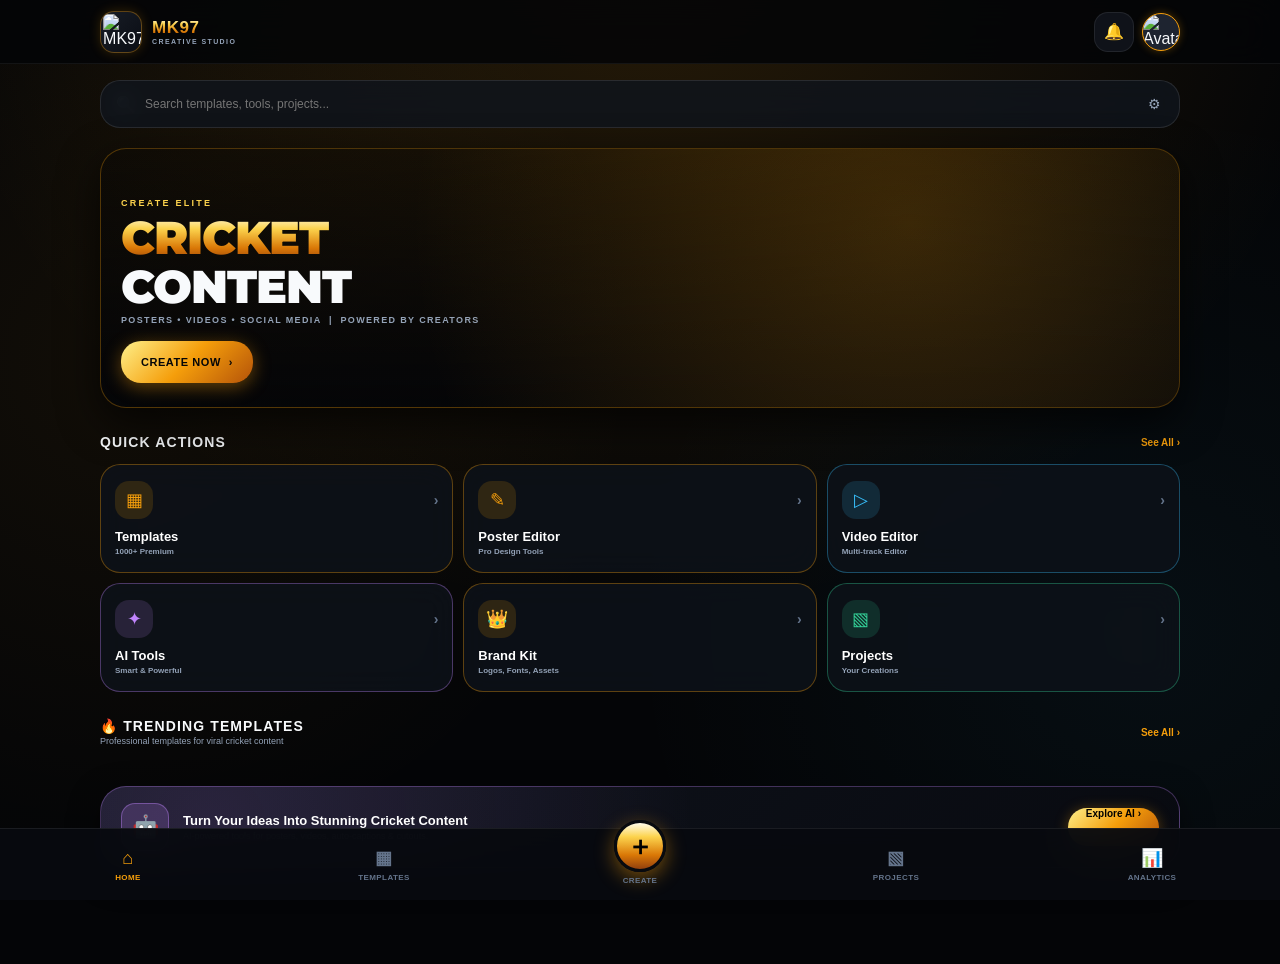
==== index.html @ 9143e9dd "feat: complete luxury CapCut-level creator suite matching reference layouts (ai-tools, poster-editor" ====
<!doctype html>
<html lang="en">
<head>
  <meta charset="utf-8">
  <meta name="viewport" content="width=device-width,initial-scale=1,viewport-fit=cover">
  <meta name="theme-color" content="#040507">
  <meta name="mk97-build" content="26.0">
  <title>MK97 Creative Studio — Elite Cricket Content</title>
  <link rel="preconnect" href="https://fonts.googleapis.com">
  <link rel="preconnect" href="https://fonts.gstatic.com" crossorigin>
  <link href="https://fonts.googleapis.com/css2?family=Anton&family=Bebas+Neue&family=Cinzel:wght@700;900&family=DM+Sans:wght@500;700;800&family=Inter:wght@400;600;700;800&family=Montserrat:wght@700;800;900&family=Playfair+Display:ital,wght@1,700&display=swap" rel="stylesheet">
  <link rel="stylesheet" href="app.css?v=26">
</head>
<body data-nav="home">
  <div class="page">
    <!-- GOLD LUXURY TOPBAR -->
    <header class="topbar">
      <a class="brand" href="index.html">
        <span class="brand-logo"><img src="assets/MK97.png" alt="MK97"></span>
        <span class="brand-copy">
          <b>MK97</b>
          <small>CREATIVE STUDIO</small>
        </span>
      </a>

      <div class="top-actions">
        <button class="icon-btn" title="Notifications" aria-label="Notifications">🔔</button>
        <div class="avatar-btn" title="Creator Profile">
          <img src="assets/stadium-intro.png" alt="Avatar">
        </div>
      </div>
    </header>

    <main class="shell main">
      <!-- SEARCH BAR -->
      <div class="search-bar-wrap">
        <span class="search-icon">🔍</span>
        <input type="text" id="globalSearchInput" placeholder="Search templates, tools, projects..." autocomplete="off">
        <button class="filter-icon-btn" title="Filter Tools">⚙</button>
      </div>

      <!-- HERO CRICKET BANNER (MATCHES IMAGE 1) -->
      <section class="hero-cricket">
        <div class="hero-eyebrow">CREATE ELITE</div>
        <h1 class="hero-title">
          <span>CRICKET</span>
          CONTENT
        </h1>
        <div class="hero-meta">POSTERS • VIDEOS • SOCIAL MEDIA &nbsp;|&nbsp; POWERED BY CREATORS</div>
        <a class="gold-cta-btn" href="video-editor.html">
          CREATE NOW <span>›</span>
        </a>
      </section>

      <!-- QUICK ACTIONS SECTION (MATCHES IMAGE 1) -->
      <div class="section-title-row">
        <h3>Quick Actions</h3>
        <a href="templates.html">See All ›</a>
      </div>

      <div class="quick-actions-grid">
        <!-- 1. Templates -->
        <a class="qa-card gold-card" href="templates.html">
          <div class="qa-header">
            <div class="qa-icon">▦</div>
            <span class="qa-arrow">›</span>
          </div>
          <div>
            <h4 class="qa-title">Templates</h4>
            <p class="qa-sub">1000+ Premium</p>
          </div>
        </a>

        <!-- 2. Poster Editor -->
        <a class="qa-card gold-card" href="poster-editor.html">
          <div class="qa-header">
            <div class="qa-icon">✎</div>
            <span class="qa-arrow">›</span>
          </div>
          <div>
            <h4 class="qa-title">Poster Editor</h4>
            <p class="qa-sub">Pro Design Tools</p>
          </div>
        </a>

        <!-- 3. Video Editor (Cyan Glow) -->
        <a class="qa-card blue-card" href="video-editor.html">
          <div class="qa-header">
            <div class="qa-icon">▷</div>
            <span class="qa-arrow">›</span>
          </div>
          <div>
            <h4 class="qa-title">Video Editor</h4>
            <p class="qa-sub">Multi-track Editor</p>
          </div>
        </a>

        <!-- 4. AI Tools (Purple Glow) -->
        <a class="qa-card purple-card" href="ai-tools.html">
          <div class="qa-header">
            <div class="qa-icon">✦</div>
            <span class="qa-arrow">›</span>
          </div>
          <div>
            <h4 class="qa-title">AI Tools</h4>
            <p class="qa-sub">Smart & Powerful</p>
          </div>
        </a>

        <!-- 5. Brand Kit -->
        <a class="qa-card gold-card" href="brand.html">
          <div class="qa-header">
            <div class="qa-icon">👑</div>
            <span class="qa-arrow">›</span>
          </div>
          <div>
            <h4 class="qa-title">Brand Kit</h4>
            <p class="qa-sub">Logos, Fonts, Assets</p>
          </div>
        </a>

        <!-- 6. Projects (Green Glow) -->
        <a class="qa-card green-card" href="projects.html">
          <div class="qa-header">
            <div class="qa-icon">▧</div>
            <span class="qa-arrow">›</span>
          </div>
          <div>
            <h4 class="qa-title">Projects</h4>
            <p class="qa-sub">Your Creations</p>
          </div>
        </a>
      </div>

      <!-- TRENDING TEMPLATES SECTION (MATCHES IMAGE 1) -->
      <div class="section-title-row">
        <div>
          <h3>🔥 Trending Templates</h3>
          <p style="margin:2px 0 0;font-size:9px;color:var(--text-muted)">Professional templates for viral cricket content</p>
        </div>
        <a href="templates.html">See All ›</a>
      </div>
      <div class="trending-grid" id="trendingTemplates"></div>

      <!-- AI BANNER (MATCHES IMAGE 1) -->
      <section class="ai-banner-card">
        <div class="ai-banner-left">
          <div class="ai-chip-icon">🤖</div>
          <div class="ai-banner-copy">
            <h4>Turn Your Ideas Into Stunning Cricket Content</h4>
            <p>AI-powered tools for posters, videos, auto-captions & cutouts.</p>
          </div>
        </div>
        <a class="ai-explore-btn" href="ai-tools.html">Explore AI ›</a>
      </section>
    </main>

    <!-- BOTTOM NAVIGATION (MATCHES IMAGE 1) -->
    <div data-bottomnav></div>
  </div>

  <script src="templates-data.js?v=26"></script>
  <script src="app.js?v=26"></script>
  <script>
    if ("serviceWorker" in navigator) {
      navigator.serviceWorker.register("./sw.js", { updateViaCache: "none" }).catch(() => {});
    }
  </script>
</body>
</html>
---- app.css ----
/* ========================================================
   MK97 CREATIVE STUDIO — ELITE CRICKET CREATOR DESIGN SYSTEM
   Gold Metallic Luxury Theme inspired by Mobile Pro & CapCut
======================================================== */

:root {
  --bg-core: #040507;
  --bg-card: rgba(14, 18, 25, 0.82);
  --bg-card-hover: rgba(22, 28, 38, 0.95);
  --border-card: rgba(255, 255, 255, 0.08);
  --border-gold: rgba(245, 158, 11, 0.35);
  --border-gold-glow: rgba(245, 158, 11, 0.7);

  --gold-primary: #f59e0b;
  --gold-light: #fef3c7;
  --gold-mid: #fcd34d;
  --gold-dark: #b45309;
  --gold-gradient: linear-gradient(135deg, #fef08a 0%, #f59e0b 50%, #b45309 100%);
  --gold-metallic: linear-gradient(180deg, #fffbeb 0%, #fcd34d 30%, #d97706 70%, #92400e 100%);

  --text-main: #f8fafc;
  --text-muted: #94a3b8;
  --text-dark: #050608;

  --color-blue: #38bdf8;
  --color-purple: #c084fc;
  --color-green: #34d399;
  --color-orange: #fb923c;

  --radius-sm: 8px;
  --radius-md: 14px;
  --radius-lg: 20px;
  --radius-xl: 26px;

  --shadow-gold: 0 4px 20px rgba(245, 158, 11, 0.25);
  --shadow-card: 0 10px 30px rgba(0, 0, 0, 0.6);
}

* {
  box-sizing: border-box;
}

html {
  background: var(--bg-core);
  color-scheme: dark;
}

body {
  margin: 0;
  min-height: 100vh;
  color: var(--text-main);
  font-family: -apple-system, BlinkMacSystemFont, "Segoe UI", Roboto, Helvetica, Arial, sans-serif;
  background: 
    radial-gradient(circle at 50% -10%, rgba(245, 158, 11, 0.15) 0%, transparent 60%),
    radial-gradient(circle at 10% 40%, rgba(245, 158, 11, 0.06) 0%, transparent 40%),
    radial-gradient(circle at 90% 70%, rgba(56, 189, 248, 0.05) 0%, transparent 40%),
    #040507;
  background-attachment: fixed;
  -webkit-font-smoothing: antialiased;
}

a {
  color: inherit;
  text-decoration: none;
}

button, input, select, textarea {
  font: inherit;
  color: inherit;
}

button {
  cursor: pointer;
}

img {
  max-width: 100%;
  display: block;
}

.hidden {
  display: none !important;
}

.page {
  min-height: 100vh;
  padding-bottom: 96px;
}

.shell {
  width: min(1080px, calc(100% - 24px));
  margin: auto;
}

/* ========================================================
   TOPBAR
======================================================== */
.topbar {
  position: sticky;
  top: 0;
  z-index: 100;
  height: 64px;
  padding: 0 max(16px, calc((100vw - 1080px) / 2));
  display: flex;
  align-items: center;
  justify-content: space-between;
  gap: 12px;
  background: rgba(4, 5, 7, 0.88);
  backdrop-filter: blur(20px);
  border-bottom: 1px solid rgba(255, 255, 255, 0.06);
}

.brand {
  display: flex;
  align-items: center;
  gap: 10px;
}

.brand-logo {
  width: 42px;
  height: 42px;
  border-radius: var(--radius-md);
  overflow: hidden;
  display: grid;
  place-items: center;
  background: linear-gradient(135deg, #181d26, #0a0d14);
  border: 1px solid var(--border-gold);
  box-shadow: 0 0 12px rgba(245, 158, 11, 0.2);
}

.brand-logo img {
  width: 90%;
  height: 90%;
  object-fit: contain;
}

.brand-copy b {
  display: block;
  font-size: 17px;
  font-weight: 900;
  letter-spacing: 0.5px;
  background: var(--gold-metallic);
  -webkit-background-clip: text;
  -webkit-text-fill-color: transparent;
}

.brand-copy small {
  display: block;
  font-size: 7px;
  letter-spacing: 0.2em;
  color: var(--text-muted);
  font-weight: 800;
}

.top-actions {
  display: flex;
  align-items: center;
  gap: 8px;
}

.icon-btn {
  width: 40px;
  height: 40px;
  border-radius: var(--radius-md);
  background: rgba(18, 22, 30, 0.85);
  border: 1px solid var(--border-card);
  display: grid;
  place-items: center;
  font-size: 16px;
  color: #e2e8f0;
  transition: all 0.15s ease;
}

.icon-btn:hover {
  background: rgba(30, 36, 48, 0.95);
  border-color: var(--border-gold);
  color: #fff;
}

.avatar-btn {
  width: 38px;
  height: 38px;
  border-radius: 50%;
  border: 1.5px solid var(--gold-primary);
  overflow: hidden;
  display: grid;
  place-items: center;
  background: #1e2430;
  box-shadow: 0 0 8px rgba(245, 158, 11, 0.3);
}

.avatar-btn img {
  width: 100%;
  height: 100%;
  object-fit: cover;
}

/* ========================================================
   SEARCH BAR
======================================================== */
.search-bar-wrap {
  position: relative;
  margin: 16px 0 20px;
}

.search-bar-wrap input {
  width: 100%;
  height: 48px;
  border-radius: var(--radius-lg);
  background: rgba(16, 20, 28, 0.85);
  border: 1px solid rgba(255, 255, 255, 0.1);
  padding: 0 46px 0 44px;
  font-size: 12px;
  color: #fff;
  outline: 0;
  backdrop-filter: blur(12px);
  transition: all 0.2s ease;
}

.search-bar-wrap input:focus {
  border-color: var(--gold-primary);
  box-shadow: 0 0 16px rgba(245, 158, 11, 0.25);
  background: rgba(22, 28, 38, 0.95);
}

.search-icon {
  position: absolute;
  left: 16px;
  top: 50%;
  transform: translateY(-50%);
  color: #64748b;
  font-size: 16px;
  pointer-events: none;
}

.filter-icon-btn {
  position: absolute;
  right: 12px;
  top: 50%;
  transform: translateY(-50%);
  width: 28px;
  height: 28px;
  border-radius: 8px;
  background: transparent;
  border: 0;
  color: #94a3b8;
  display: grid;
  place-items: center;
  font-size: 14px;
}

/* ========================================================
   HERO BANNER (Image 1 & 2)
======================================================== */
.hero-cricket {
  position: relative;
  border-radius: var(--radius-xl);
  overflow: hidden;
  padding: 24px 20px;
  min-height: 260px;
  display: flex;
  flex-direction: column;
  justify-content: flex-end;
  background: 
    linear-gradient(180deg, rgba(0,0,0,0.2) 0%, rgba(4,5,8,0.92) 100%),
    url('assets/stadium-intro.png') center/cover no-repeat;
  border: 1px solid rgba(245, 158, 11, 0.3);
  box-shadow: 0 14px 40px rgba(0, 0, 0, 0.7);
  margin-bottom: 26px;
}

.hero-cricket:before {
  content: "";
  position: absolute;
  inset: 0;
  background: radial-gradient(circle at 75% 30%, rgba(245, 158, 11, 0.2) 0%, transparent 60%);
  pointer-events: none;
}

.hero-eyebrow {
  font-size: 9px;
  font-weight: 900;
  letter-spacing: 0.25em;
  color: var(--gold-mid);
  text-transform: uppercase;
  margin-bottom: 6px;
}

.hero-title {
  margin: 0 0 4px;
  font-size: clamp(28px, 5.5vw, 46px);
  font-weight: 900;
  line-height: 1.05;
  letter-spacing: -0.02em;
  text-transform: uppercase;
  font-family: 'Montserrat', sans-serif;
}

.hero-title span {
  display: block;
  background: var(--gold-metallic);
  -webkit-background-clip: text;
  -webkit-text-fill-color: transparent;
}

.hero-meta {
  font-size: 9px;
  font-weight: 800;
  letter-spacing: 0.15em;
  color: #94a3b8;
  text-transform: uppercase;
  margin-bottom: 16px;
}

.gold-cta-btn {
  align-self: flex-start;
  height: 42px;
  padding: 0 20px;
  border-radius: var(--radius-lg);
  background: var(--gold-gradient);
  color: #050608;
  font-size: 11px;
  font-weight: 900;
  letter-spacing: 0.05em;
  border: 0;
  display: inline-flex;
  align-items: center;
  gap: 8px;
  box-shadow: 0 4px 18px rgba(245, 158, 11, 0.4);
  transition: all 0.2s ease;
}

.gold-cta-btn:hover {
  transform: scale(1.03);
  filter: brightness(1.1);
}

/* ========================================================
   QUICK ACTIONS (2x3 or 2x4 Glowing Cards Grid - Image 1)
======================================================== */
.section-title-row {
  display: flex;
  justify-content: space-between;
  align-items: center;
  margin: 24px 0 14px;
}

.section-title-row h3 {
  margin: 0;
  font-size: 14px;
  font-weight: 900;
  letter-spacing: 0.08em;
  text-transform: uppercase;
}

.section-title-row a {
  font-size: 10px;
  font-weight: 800;
  color: var(--gold-primary);
}

.quick-actions-grid {
  display: grid;
  grid-template-columns: repeat(3, 1fr);
  gap: 10px;
  margin-bottom: 26px;
}

.qa-card {
  padding: 16px 14px;
  border-radius: var(--radius-lg);
  background: rgba(14, 18, 25, 0.85);
  border: 1px solid var(--border-card);
  backdrop-filter: blur(14px);
  display: flex;
  flex-direction: column;
  justify-content: space-between;
  min-height: 108px;
  position: relative;
  overflow: hidden;
  transition: all 0.2s ease;
}

.qa-card:hover {
  transform: translateY(-3px);
  background: rgba(22, 28, 38, 0.95);
}

.qa-card.gold-card { border-color: rgba(245, 158, 11, 0.35); }
.qa-card.gold-card:hover { border-color: var(--gold-primary); box-shadow: 0 0 20px rgba(245, 158, 11, 0.25); }

.qa-card.blue-card { border-color: rgba(56, 189, 248, 0.35); }
.qa-card.blue-card:hover { border-color: var(--color-blue); box-shadow: 0 0 20px rgba(56, 189, 248, 0.25); }

.qa-card.purple-card { border-color: rgba(192, 132, 252, 0.35); }
.qa-card.purple-card:hover { border-color: var(--color-purple); box-shadow: 0 0 20px rgba(192, 132, 252, 0.25); }

.qa-card.green-card { border-color: rgba(52, 211, 153, 0.35); }
.qa-card.green-card:hover { border-color: var(--color-green); box-shadow: 0 0 20px rgba(52, 211, 153, 0.25); }

.qa-header {
  display: flex;
  justify-content: space-between;
  align-items: center;
  margin-bottom: 10px;
}

.qa-icon {
  width: 38px;
  height: 38px;
  border-radius: var(--radius-md);
  display: grid;
  place-items: center;
  font-size: 18px;
  background: rgba(255, 255, 255, 0.05);
}

.gold-card .qa-icon { background: rgba(245, 158, 11, 0.15); color: var(--gold-primary); }
.blue-card .qa-icon { background: rgba(56, 189, 248, 0.15); color: var(--color-blue); }
.purple-card .qa-icon { background: rgba(192, 132, 252, 0.15); color: var(--color-purple); }
.green-card .qa-icon { background: rgba(52, 211, 153, 0.15); color: var(--color-green); }

.qa-arrow {
  font-size: 14px;
  color: #64748b;
  font-weight: 700;
}

.qa-title {
  margin: 0;
  font-size: 13px;
  font-weight: 800;
  color: #fff;
}

.qa-sub {
  margin: 3px 0 0;
  font-size: 8px;
  font-weight: 700;
  color: var(--text-muted);
}

/* ========================================================
   TRENDING CRICKET TEMPLATES CARDS (Image 1 & 3)
======================================================== */
.trending-grid {
  display: grid;
  grid-template-columns: repeat(4, 1fr);
  gap: 12px;
  margin-bottom: 26px;
}

.template-box-card {
  border-radius: var(--radius-lg);
  overflow: hidden;
  background: var(--bg-card);
  border: 1px solid var(--border-card);
  display: flex;
  flex-direction: column;
  transition: all 0.2s ease;
  position: relative;
}

.template-box-card:hover {
  transform: translateY(-4px);
  border-color: var(--border-gold);
  box-shadow: 0 8px 25px rgba(0, 0, 0, 0.7);
}

.template-box-art {
  aspect-ratio: 4 / 5;
  position: relative;
  overflow: hidden;
  background: linear-gradient(145deg, var(--a, #0b1320), var(--b, #20130b));
}

.template-crown {
  position: absolute;
  top: 8px;
  right: 8px;
  width: 22px;
  height: 22px;
  border-radius: 50%;
  background: rgba(0, 0, 0, 0.65);
  color: var(--gold-mid);
  display: grid;
  place-items: center;
  font-size: 11px;
  border: 1px solid rgba(245, 158, 11, 0.4);
}

.template-box-art:after {
  content: "";
  position: absolute;
  inset: 0;
  background: linear-gradient(180deg, transparent 40%, rgba(4, 6, 10, 0.95) 100%);
}

.template-box-caption {
  position: absolute;
  left: 10px;
  right: 10px;
  bottom: 10px;
  z-index: 2;
}

.template-box-caption h4 {
  margin: 0;
  font-size: 13px;
  font-weight: 900;
  text-transform: uppercase;
  color: #fff;
  text-shadow: 0 2px 8px rgba(0, 0, 0, 0.9);
}

.template-box-caption small {
  display: block;
  font-size: 8px;
  color: var(--gold-mid);
  font-weight: 800;
  letter-spacing: 0.05em;
  margin-top: 2px;
}

.template-box-meta {
  padding: 10px 12px;
  display: flex;
  justify-content: space-between;
  align-items: center;
  background: rgba(8, 11, 16, 0.95);
}

.template-box-meta strong {
  font-size: 11px;
  font-weight: 800;
  color: #e2e8f0;
}

.template-box-meta span {
  font-size: 8px;
  color: #64748b;
  font-weight: 700;
}

/* ========================================================
   AI TOOLS BANNER (Image 1)
======================================================== */
.ai-banner-card {
  padding: 16px 20px;
  border-radius: var(--radius-xl);
  background: 
    radial-gradient(circle at 10% 50%, rgba(192, 132, 252, 0.15) 0%, transparent 50%),
    linear-gradient(135deg, #10141d, #080a10);
  border: 1px solid rgba(192, 132, 252, 0.3);
  display: flex;
  align-items: center;
  justify-content: space-between;
  gap: 16px;
  box-shadow: 0 10px 30px rgba(0, 0, 0, 0.5);
  margin-top: 10px;
}

.ai-banner-left {
  display: flex;
  align-items: center;
  gap: 14px;
}

.ai-chip-icon {
  width: 48px;
  height: 48px;
  border-radius: var(--radius-md);
  background: rgba(192, 132, 252, 0.18);
  border: 1px solid rgba(192, 132, 252, 0.4);
  display: grid;
  place-items: center;
  font-size: 22px;
  color: var(--color-purple);
}

.ai-banner-copy h4 {
  margin: 0;
  font-size: 13px;
  font-weight: 900;
  color: #fff;
}

.ai-banner-copy p {
  margin: 3px 0 0;
  font-size: 9px;
  color: var(--text-muted);
}

.ai-explore-btn {
  height: 38px;
  padding: 0 18px;
  border-radius: var(--radius-lg);
  background: var(--gold-gradient);
  color: #000;
  font-size: 10px;
  font-weight: 900;
  border: 0;
  white-space: nowrap;
  box-shadow: 0 2px 14px rgba(245, 158, 11, 0.35);
}

/* ========================================================
   BOTTOM NAVIGATION BAR WITH CENTER GOLD (+) BUTTON
======================================================== */
.bottomnav {
  position: fixed;
  bottom: 0;
  left: 0;
  right: 0;
  z-index: 1000;
  height: 72px;
  display: grid;
  grid-template-columns: repeat(5, 1fr);
  align-items: center;
  background: rgba(8, 10, 15, 0.95);
  backdrop-filter: blur(24px);
  border-top: 1px solid rgba(255, 255, 255, 0.08);
}

.navitem {
  display: flex;
  flex-direction: column;
  align-items: center;
  justify-content: center;
  gap: 4px;
  color: #64748b;
  font-size: 8px;
  font-weight: 800;
  text-transform: uppercase;
  letter-spacing: 0.05em;
  transition: color 0.15s ease;
}

.navitem span {
  font-size: 18px;
}

.navitem.active {
  color: var(--gold-primary);
}

/* Center Floating Gold Button (+) */
.navitem.create {
  position: relative;
  top: -12px;
}

.navitem.create span {
  width: 52px;
  height: 52px;
  border-radius: 50%;
  background: var(--gold-metallic);
  color: #000;
  display: grid;
  place-items: center;
  font-size: 26px;
  font-weight: 900;
  box-shadow: 0 6px 20px rgba(245, 158, 11, 0.45);
  border: 3px solid #080a0f;
  transition: transform 0.15s ease;
}

.navitem.create:hover span {
  transform: scale(1.08);
}

/* Toast Notification */
.toast {
  position: fixed;
  top: 76px;
  left: 50%;
  transform: translateX(-50%);
  z-index: 2000;
  background: rgba(15, 20, 28, 0.95);
  border: 1px solid var(--border-gold);
  color: #fff;
  font-size: 11px;
  font-weight: 800;
  padding: 8px 18px;
  border-radius: 999px;
  box-shadow: 0 8px 24px rgba(0, 0, 0, 0.8);
  pointer-events: none;
  animation: toastFade 1.8s ease forwards;
}

@keyframes toastFade {
  0% { opacity: 0; transform: translate(-50%, -10px); }
  15% { opacity: 1; transform: translate(-50%, 0); }
  85% { opacity: 1; transform: translate(-50%, 0); }
  100% { opacity: 0; transform: translate(-50%, -10px); }
}

/* Responsive adjustments */
@media (max-width: 768px) {
  .quick-actions-grid {
    grid-template-columns: repeat(2, 1fr);
  }
  .trending-grid {
    grid-template-columns: repeat(2, 1fr);
  }
}

/* ========================================================
   AI TOOLS SCREEN STYLES (Image 7 & 8)
======================================================== */
.ai-header-hero {
  position: relative;
  border-radius: var(--radius-xl);
  padding: 24px 20px;
  margin-bottom: 18px;
  background: 
    radial-gradient(circle at 85% 30%, rgba(245, 158, 11, 0.25) 0%, transparent 60%),
    radial-gradient(circle at 10% 70%, rgba(192, 132, 252, 0.12) 0%, transparent 50%),
    linear-gradient(135deg, rgba(18, 24, 34, 0.9), rgba(8, 10, 16, 0.95));
  border: 1px solid var(--border-gold);
  overflow: hidden;
  box-shadow: 0 12px 32px rgba(0, 0, 0, 0.7);
  display: flex;
  justify-content: space-between;
  align-items: center;
}

.ai-hero-content {
  max-width: 65%;
  z-index: 2;
}

.ai-hero-badge {
  display: inline-flex;
  align-items: center;
  gap: 6px;
  font-size: 8px;
  font-weight: 900;
  letter-spacing: 0.12em;
  text-transform: uppercase;
  color: var(--gold-mid);
  margin-bottom: 6px;
}

.ai-hero-title {
  margin: 0;
  font-size: 28px;
  font-weight: 900;
  letter-spacing: -0.02em;
  background: var(--gold-gradient);
  -webkit-background-clip: text;
  -webkit-text-fill-color: transparent;
  text-transform: uppercase;
  line-height: 1.1;
}

.ai-hero-subtitle {
  margin: 8px 0 0;
  font-size: 9px;
  font-weight: 800;
  letter-spacing: 0.12em;
  text-transform: uppercase;
  color: var(--text-muted);
  line-height: 1.4;
}

.ai-hero-art {
  position: absolute;
  right: 10px;
  top: 50%;
  transform: translateY(-50%);
  width: 140px;
  height: 140px;
  display: flex;
  align-items: center;
  justify-content: center;
  pointer-events: none;
  z-index: 1;
}

.ai-hero-art img {
  width: 100%;
  height: 100%;
  object-fit: contain;
  filter: drop-shadow(0 0 18px rgba(245, 158, 11, 0.5));
}

.ai-search-bar {
  display: flex;
  align-items: center;
  gap: 10px;
  background: rgba(14, 18, 25, 0.9);
  border: 1px solid rgba(255, 255, 255, 0.1);
  border-radius: var(--radius-lg);
  padding: 6px 10px 6px 16px;
  margin-bottom: 16px;
  transition: border-color 0.2s ease, box-shadow 0.2s ease;
}

.ai-search-bar:focus-within {
  border-color: var(--gold-primary);
  box-shadow: 0 0 14px rgba(245, 158, 11, 0.25);
}

.ai-search-bar .ai-search-ico {
  font-size: 15px;
  color: #64748b;
}

.ai-search-bar input {
  flex: 1;
  background: transparent;
  border: none;
  outline: none;
  font-size: 11px;
  color: #fff;
}

.ai-search-bar input::placeholder {
  color: #64748b;
}

.ai-filter-btn {
  width: 34px;
  height: 34px;
  border-radius: var(--radius-md);
  background: #151a24;
  border: 1px solid rgba(255, 255, 255, 0.08);
  display: grid;
  place-items: center;
  color: var(--gold-mid);
  font-size: 14px;
}

.ai-filter-tabs {
  display: flex;
  gap: 8px;
  overflow-x: auto;
  padding-bottom: 10px;
  margin-bottom: 18px;
  scrollbar-width: none;
}

.ai-filter-tabs::-webkit-scrollbar {
  display: none;
}

.ai-tab-pill {
  padding: 8px 16px;
  border-radius: 999px;
  background: rgba(18, 22, 30, 0.85);
  border: 1px solid rgba(255, 255, 255, 0.09);
  font-size: 10px;
  font-weight: 800;
  color: var(--text-muted);
  white-space: nowrap;
  display: inline-flex;
  align-items: center;
  gap: 6px;
  transition: all 0.15s ease;
}

.ai-tab-pill.active {
  background: var(--gold-metallic);
  color: #000;
  border-color: transparent;
  box-shadow: 0 4px 14px rgba(245, 158, 11, 0.35);
}

.ai-section-head {
  display: flex;
  justify-content: space-between;
  align-items: center;
  margin-bottom: 12px;
}

.ai-section-title {
  display: flex;
  align-items: center;
  gap: 6px;
  font-size: 11px;
  font-weight: 900;
  letter-spacing: 0.08em;
  text-transform: uppercase;
  color: #fff;
}

.ai-see-all {
  font-size: 10px;
  font-weight: 800;
  color: var(--gold-mid);
}

/* AI Tool 2-Column Grid */
.ai-tools-grid {
  display: grid;
  grid-template-columns: repeat(2, 1fr);
  gap: 12px;
  margin-bottom: 30px;
}

@media (max-width: 480px) {
  .ai-tools-grid {
    grid-template-columns: 1fr;
  }
}

.ai-tool-card {
  background: rgba(14, 18, 26, 0.85);
  border: 1px solid rgba(255, 255, 255, 0.08);
  border-radius: var(--radius-xl);
  overflow: hidden;
  display: flex;
  flex-direction: column;
  box-shadow: 0 8px 24px rgba(0, 0, 0, 0.55);
  transition: transform 0.2s ease, border-color 0.2s ease, box-shadow 0.2s ease;
  cursor: pointer;
  position: relative;
}

.ai-tool-card:hover {
  transform: translateY(-3px);
  border-color: var(--border-gold);
  box-shadow: 0 12px 28px rgba(245, 158, 11, 0.2);
}

.ai-card-preview {
  position: relative;
  width: 100%;
  height: 110px;
  background: #090c12;
  overflow: hidden;
  display: flex;
  align-items: center;
  justify-content: center;
}

.ai-card-preview img {
  width: 100%;
  height: 100%;
  object-fit: cover;
  transition: transform 0.3s ease;
}

.ai-tool-card:hover .ai-card-preview img {
  transform: scale(1.05);
}

/* Specific Thumbnail Preview Layouts matching images */
.ai-card-preview .cutout-demo {
  width: 100%;
  height: 100%;
  display: flex;
}

.ai-card-preview .cutout-left {
  flex: 1;
  background: linear-gradient(135deg, #1e1035, #0f0720);
  display: flex;
  align-items: center;
  justify-content: center;
  position: relative;
}

.ai-card-preview .cutout-right {
  flex: 1;
  background: repeating-conic-gradient(#1a202c 0 25%, #2d3748 0 50%) 50% / 12px 12px;
}

.ai-card-preview .split-slider-badge {
  position: absolute;
  top: 50%;
  left: 50%;
  transform: translate(-50%, -50%);
  background: #fff;
  color: #000;
  width: 24px;
  height: 24px;
  border-radius: 50%;
  display: grid;
  place-items: center;
  font-size: 11px;
  font-weight: 900;
  box-shadow: 0 2px 8px rgba(0, 0, 0, 0.6);
  z-index: 2;
}

.ai-card-preview .captions-preview {
  width: 100%;
  height: 100%;
  display: flex;
  align-items: center;
  justify-content: space-around;
  padding: 10px;
  background: linear-gradient(135deg, #180922, #0b0714);
}

.ai-card-preview .caption-chip {
  padding: 4px 10px;
  border-radius: 8px;
  background: linear-gradient(135deg, #9333ea, #4f46e5);
  color: #fff;
  font-size: 9px;
  font-weight: 800;
  box-shadow: 0 0 12px rgba(147, 51, 234, 0.6);
}

.ai-card-preview .sound-bars {
  display: flex;
  align-items: center;
  gap: 2px;
  height: 24px;
}

.ai-card-preview .sound-bars span {
  width: 3px;
  background: #c084fc;
  border-radius: 2px;
  animation: soundBounce 0.8s ease-in-out infinite alternate;
}

.ai-card-preview .sound-bars span:nth-child(2) { animation-delay: 0.2s; height: 18px; }
.ai-card-preview .sound-bars span:nth-child(3) { animation-delay: 0.4s; height: 12px; }
.ai-card-preview .sound-bars span:nth-child(4) { animation-delay: 0.1s; height: 22px; }
.ai-card-preview .sound-bars span:nth-child(5) { animation-delay: 0.3s; height: 15px; }

@keyframes soundBounce {
  0% { transform: scaleY(0.4); }
  100% { transform: scaleY(1); }
}

.ai-card-preview .timeline-thumbs {
  width: 100%;
  height: 100%;
  display: flex;
  gap: 3px;
  padding: 12px 8px;
  background: #090c12;
  align-items: center;
}

.ai-card-preview .timeline-thumbs .tl-thumb {
  flex: 1;
  height: 100%;
  border-radius: 4px;
  background-size: cover;
  background-position: center;
  border: 1px solid rgba(245, 158, 11, 0.4);
  position: relative;
}

.ai-card-preview .social-icons-row {
  display: flex;
  gap: 8px;
  align-items: center;
  justify-content: center;
}

.ai-card-preview .social-icon-chip {
  width: 26px;
  height: 26px;
  border-radius: 6px;
  display: grid;
  place-items: center;
  font-size: 13px;
  color: #fff;
  font-weight: 800;
}

.social-icon-chip.ig { background: radial-gradient(circle at 30% 107%, #fdf497 0%, #fd5949 45%, #d6249f 60%, #285AEB 90%); }
.social-icon-chip.yt { background: #ff0000; }
.social-icon-chip.tt { background: #000; border: 1px solid #333; }
.social-icon-chip.fb { background: #1877f2; }

.ai-card-info {
  padding: 12px;
  display: flex;
  align-items: center;
  gap: 10px;
  background: rgba(10, 14, 20, 0.95);
  border-top: 1px solid rgba(255, 255, 255, 0.05);
  flex: 1;
}

.ai-card-icon {
  width: 38px;
  height: 38px;
  border-radius: var(--radius-md);
  display: grid;
  place-items: center;
  font-size: 17px;
  flex-shrink: 0;
}

.ai-card-icon.purple { background: rgba(168, 85, 247, 0.15); border: 1px solid rgba(168, 85, 247, 0.4); color: #c084fc; }
.ai-card-icon.teal   { background: rgba(20, 184, 166, 0.15); border: 1px solid rgba(20, 184, 166, 0.4); color: #2dd4bf; }
.ai-card-icon.pink   { background: rgba(236, 72, 153, 0.15); border: 1px solid rgba(236, 72, 153, 0.4); color: #f472b6; }
.ai-card-icon.gold   { background: rgba(245, 158, 11, 0.15); border: 1px solid rgba(245, 158, 11, 0.4); color: #fbbf24; }
.ai-card-icon.blue   { background: rgba(59, 130, 246, 0.15); border: 1px solid rgba(59, 130, 246, 0.4); color: #60a5fa; }
.ai-card-icon.coral  { background: rgba(244, 63, 94, 0.15);  border: 1px solid rgba(244, 63, 94, 0.4);  color: #fb7185; }
.ai-card-icon.cyan   { background: rgba(6, 182, 212, 0.15);  border: 1px solid rgba(6, 182, 212, 0.4);  color: #22d3ee; }

.ai-card-text {
  flex: 1;
  min-width: 0;
}

.ai-card-text h4 {
  margin: 0;
  font-size: 12px;
  font-weight: 800;
  color: #fff;
  white-space: nowrap;
  overflow: hidden;
  text-overflow: ellipsis;
}

.ai-card-text p {
  margin: 2px 0 0;
  font-size: 8.5px;
  color: var(--text-muted);
  line-height: 1.3;
  display: -webkit-box;
  -webkit-line-clamp: 2;
  -webkit-box-orient: vertical;
  overflow: hidden;
}

.ai-card-arrow {
  width: 26px;
  height: 26px;
  border-radius: 50%;
  background: rgba(255, 255, 255, 0.05);
  border: 1px solid rgba(255, 255, 255, 0.1);
  display: grid;
  place-items: center;
  font-size: 11px;
  color: var(--text-muted);
  flex-shrink: 0;
  transition: all 0.15s ease;
}

.ai-tool-card:hover .ai-card-arrow {
  background: var(--gold-metallic);
  color: #000;
  border-color: transparent;
  transform: translateX(2px);
}

/* AI Interactive Tool Modal */
.ai-modal-wrap {
  position: fixed;
  inset: 0;
  background: rgba(0, 0, 0, 0.85);
  backdrop-filter: blur(16px);
  z-index: 1000;
  display: flex;
  align-items: center;
  justify-content: center;
  padding: 16px;
}

.ai-modal-box {
  width: min(540px, 100%);
  background: #0b0f17;
  border: 1px solid var(--border-gold);
  border-radius: var(--radius-xl);
  overflow: hidden;
  box-shadow: 0 20px 50px rgba(0, 0, 0, 0.9);
  animation: modalPop 0.25s cubic-bezier(0.16, 1, 0.3, 1);
}

@keyframes modalPop {
  0% { transform: scale(0.92); opacity: 0; }
  100% { transform: scale(1); opacity: 1; }
}

.ai-modal-head {
  padding: 14px 18px;
  display: flex;
  justify-content: space-between;
  align-items: center;
  border-bottom: 1px solid rgba(255, 255, 255, 0.08);
  background: rgba(14, 18, 26, 0.9);
}

.ai-modal-head b {
  font-size: 14px;
  font-weight: 900;
  color: var(--gold-mid);
  text-transform: uppercase;
  letter-spacing: 0.05em;
}

.ai-modal-body {
  padding: 18px;
  max-height: 75vh;
  overflow-y: auto;
}
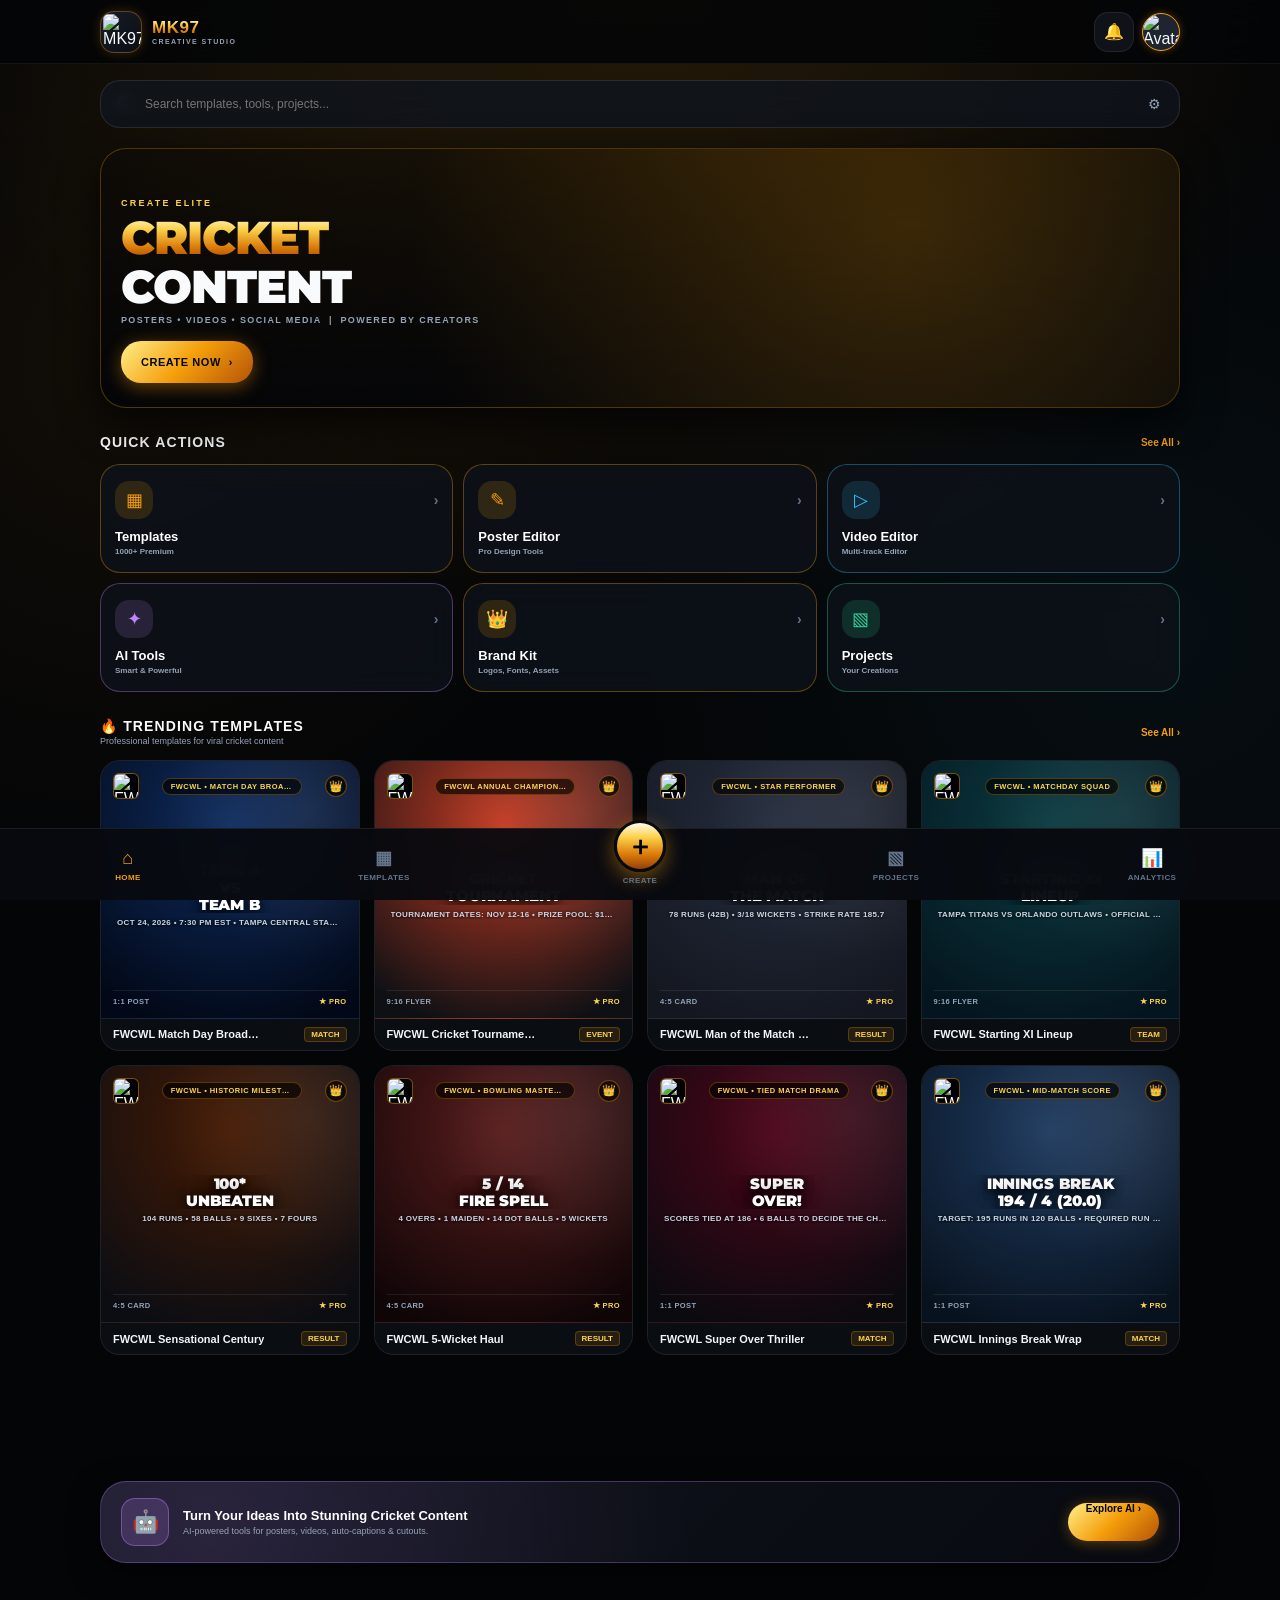
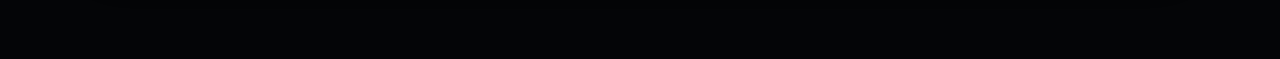
==== commit be642b0e: "Add Studio Selector modal for Create Now and center (+) button, add topbar studio switchers, and enh" ====
--- a/index.html
+++ b/index.html
@@ -47,7 +47,7 @@
           CONTENT
         </h1>
         <div class="hero-meta">POSTERS • VIDEOS • SOCIAL MEDIA &nbsp;|&nbsp; POWERED BY CREATORS</div>
-        <a class="gold-cta-btn" href="video-editor.html">
+        <a class="gold-cta-btn" id="heroCreateBtn" href="#create" data-open-create>
           CREATE NOW <span>›</span>
         </a>
       </section>
--- a/app.css
+++ b/app.css
@@ -446,8 +446,9 @@
 .trending-grid {
   display: grid;
   grid-template-columns: repeat(4, 1fr);
-  gap: 12px;
+  gap: 14px;
   margin-bottom: 26px;
+  padding-bottom: 100px;
 }
 
 .template-box-card {
@@ -457,89 +458,165 @@
   border: 1px solid var(--border-card);
   display: flex;
   flex-direction: column;
-  transition: all 0.2s ease;
+  transition: transform 0.2s ease, border-color 0.2s ease, box-shadow 0.2s ease;
   position: relative;
+  text-decoration: none;
 }
 
 .template-box-card:hover {
   transform: translateY(-4px);
-  border-color: var(--border-gold);
-  box-shadow: 0 8px 25px rgba(0, 0, 0, 0.7);
+  border-color: var(--gold-primary);
+  box-shadow: 0 10px 30px rgba(245, 158, 11, 0.25);
 }
 
 .template-box-art {
-  aspect-ratio: 4 / 5;
+  aspect-ratio: 1 / 1;
   position: relative;
   overflow: hidden;
-  background: linear-gradient(145deg, var(--a, #0b1320), var(--b, #20130b));
+  padding: 12px;
+  display: flex;
+  flex-direction: column;
+  justify-content: space-between;
+  background: radial-gradient(circle at 50% 25%, var(--b, #1b263b) 0%, var(--a, #040810) 90%);
+  border-bottom: 1px solid rgba(255, 255, 255, 0.06);
+}
+
+.template-box-art:before {
+  content: "";
+  position: absolute;
+  inset: 0;
+  background: radial-gradient(circle at 80% 20%, rgba(255, 255, 255, 0.08) 0%, transparent 50%);
+  pointer-events: none;
+}
+
+.card-top-row {
+  display: flex;
+  align-items: center;
+  justify-content: space-between;
+  gap: 6px;
+  position: relative;
+  z-index: 2;
+}
+
+.card-logo {
+  width: 26px;
+  height: 26px;
+  border-radius: 6px;
+  object-fit: cover;
+  border: 1px solid rgba(245, 158, 11, 0.5);
+  background: #000;
+  flex-shrink: 0;
+}
+
+.card-kicker-pill {
+  font-size: 7.5px;
+  font-weight: 900;
+  letter-spacing: 0.06em;
+  text-transform: uppercase;
+  color: var(--gold-mid);
+  background: rgba(0, 0, 0, 0.65);
+  padding: 3px 8px;
+  border-radius: 999px;
+  border: 1px solid rgba(245, 158, 11, 0.3);
+  white-space: nowrap;
+  overflow: hidden;
+  text-overflow: ellipsis;
+  max-width: 140px;
 }
 
 .template-crown {
-  position: absolute;
-  top: 8px;
-  right: 8px;
   width: 22px;
   height: 22px;
   border-radius: 50%;
-  background: rgba(0, 0, 0, 0.65);
+  background: rgba(0, 0, 0, 0.7);
   color: var(--gold-mid);
   display: grid;
   place-items: center;
   font-size: 11px;
   border: 1px solid rgba(245, 158, 11, 0.4);
-}
-
-.template-box-art:after {
-  content: "";
-  position: absolute;
-  inset: 0;
-  background: linear-gradient(180deg, transparent 40%, rgba(4, 6, 10, 0.95) 100%);
-}
-
-.template-box-caption {
-  position: absolute;
-  left: 10px;
-  right: 10px;
-  bottom: 10px;
+  flex-shrink: 0;
+}
+
+.card-center-stage {
+  text-align: center;
+  position: relative;
   z-index: 2;
-}
-
-.template-box-caption h4 {
-  margin: 0;
-  font-size: 13px;
+  margin: auto 0;
+  padding: 6px 4px;
+}
+
+.card-main-title {
+  font-size: 15px;
   font-weight: 900;
   text-transform: uppercase;
   color: #fff;
-  text-shadow: 0 2px 8px rgba(0, 0, 0, 0.9);
-}
-
-.template-box-caption small {
-  display: block;
+  line-height: 1.15;
+  letter-spacing: -0.01em;
+  font-family: 'Montserrat', Impact, 'Segoe UI', sans-serif;
+  text-shadow: 0 2px 10px rgba(0, 0, 0, 0.95), 0 0 20px rgba(0, 0, 0, 0.8);
+  display: -webkit-box;
+  -webkit-line-clamp: 3;
+  -webkit-box-orient: vertical;
+  overflow: hidden;
+}
+
+.card-sub-info {
   font-size: 8px;
+  font-weight: 700;
+  color: #cbd5e1;
+  margin-top: 5px;
+  text-transform: uppercase;
+  letter-spacing: 0.04em;
+  white-space: nowrap;
+  overflow: hidden;
+  text-overflow: ellipsis;
+  text-shadow: 0 1px 4px rgba(0, 0, 0, 0.9);
+}
+
+.card-bottom-pill {
+  display: flex;
+  justify-content: space-between;
+  align-items: center;
+  font-size: 7.5px;
+  font-weight: 900;
+  color: #94a3b8;
+  letter-spacing: 0.05em;
+  position: relative;
+  z-index: 2;
+  border-top: 1px solid rgba(255, 255, 255, 0.08);
+  padding-top: 6px;
+}
+
+.card-bottom-pill span:last-child {
   color: var(--gold-mid);
-  font-weight: 800;
-  letter-spacing: 0.05em;
-  margin-top: 2px;
 }
 
 .template-box-meta {
-  padding: 10px 12px;
+  padding: 8px 12px;
   display: flex;
   justify-content: space-between;
   align-items: center;
-  background: rgba(8, 11, 16, 0.95);
+  background: rgba(10, 14, 20, 0.95);
 }
 
 .template-box-meta strong {
   font-size: 11px;
   font-weight: 800;
-  color: #e2e8f0;
-}
-
-.template-box-meta span {
+  color: #f1f5f9;
+  white-space: nowrap;
+  overflow: hidden;
+  text-overflow: ellipsis;
+  max-width: 65%;
+}
+
+.template-box-meta .meta-tag {
   font-size: 8px;
-  color: #64748b;
-  font-weight: 700;
+  font-weight: 800;
+  color: var(--gold-mid);
+  background: rgba(245, 158, 11, 0.12);
+  padding: 2px 6px;
+  border-radius: 4px;
+  border: 1px solid rgba(245, 158, 11, 0.25);
 }
 
 /* ========================================================
@@ -702,6 +779,8 @@
   }
   .trending-grid {
     grid-template-columns: repeat(2, 1fr);
+    gap: 10px;
+    padding-bottom: 110px;
   }
 }
 
@@ -1197,3 +1276,270 @@
   max-height: 75vh;
   overflow-y: auto;
 }
+
+/* Studio Switcher Link for Topbars */
+.studio-switch-link {
+  display: inline-flex;
+  align-items: center;
+  gap: 6px;
+  background: rgba(255, 255, 255, 0.08);
+  border: 1px solid rgba(255, 255, 255, 0.16);
+  border-radius: 999px;
+  padding: 5px 13px;
+  font-size: 11px;
+  font-weight: 800;
+  color: #fff;
+  text-decoration: none;
+  transition: all 0.18s ease;
+  white-space: nowrap;
+}
+.studio-switch-link:hover {
+  background: rgba(243, 201, 91, 0.18);
+  border-color: #f3c95b;
+  color: #f3c95b;
+  transform: translateY(-1px);
+  box-shadow: 0 0 14px rgba(243, 201, 91, 0.35);
+}
+
+/* Studio Selector Modal (POSTER EDITOR <> VIDEO EDITOR) */
+.create-select-modal {
+  position: fixed;
+  inset: 0;
+  z-index: 9999;
+  display: flex;
+  align-items: center;
+  justify-content: center;
+  padding: 16px;
+  opacity: 0;
+  pointer-events: none;
+  transition: opacity 0.22s ease;
+}
+.create-select-modal.open {
+  opacity: 1;
+  pointer-events: auto;
+}
+.create-modal-backdrop {
+  position: absolute;
+  inset: 0;
+  background: rgba(3, 6, 12, 0.88);
+  backdrop-filter: blur(18px);
+  -webkit-backdrop-filter: blur(18px);
+}
+.create-modal-card {
+  position: relative;
+  width: min(680px, 100%);
+  background: linear-gradient(180deg, #101726 0%, #080c14 100%);
+  border: 1px solid rgba(255, 255, 255, 0.14);
+  border-radius: 24px;
+  box-shadow: 0 24px 80px rgba(0, 0, 0, 0.9), 0 0 0 1px rgba(243, 201, 91, 0.1);
+  padding: 32px 28px 24px;
+  transform: scale(0.93) translateY(12px);
+  transition: transform 0.25s cubic-bezier(0.16, 1, 0.3, 1);
+  overflow: hidden;
+}
+.create-select-modal.open .create-modal-card {
+  transform: scale(1) translateY(0);
+}
+.create-modal-close {
+  position: absolute;
+  top: 18px;
+  right: 18px;
+  width: 34px;
+  height: 34px;
+  border-radius: 50%;
+  border: 1px solid rgba(255, 255, 255, 0.15);
+  background: rgba(255, 255, 255, 0.06);
+  color: #94a3b8;
+  font-size: 16px;
+  display: flex;
+  align-items: center;
+  justify-content: center;
+  cursor: pointer;
+  transition: all 0.15s ease;
+}
+.create-modal-close:hover {
+  background: rgba(255, 255, 255, 0.16);
+  color: #fff;
+  transform: rotate(90deg);
+}
+.create-modal-header {
+  text-align: center;
+  margin-bottom: 24px;
+}
+.create-modal-badge {
+  display: inline-block;
+  padding: 3px 12px;
+  border-radius: 999px;
+  background: rgba(243, 201, 91, 0.12);
+  border: 1px solid rgba(243, 201, 91, 0.3);
+  color: #f3c95b;
+  font-size: 9px;
+  font-weight: 900;
+  letter-spacing: 0.08em;
+  margin-bottom: 8px;
+}
+.create-modal-title {
+  font-size: 24px;
+  font-weight: 900;
+  color: #fff;
+  letter-spacing: -0.02em;
+  margin: 0 0 6px 0;
+}
+.create-modal-sub {
+  font-size: 13px;
+  color: #94a3b8;
+  margin: 0;
+}
+
+.create-studio-grid {
+  display: grid;
+  grid-template-columns: 1fr 1fr;
+  gap: 16px;
+  margin-bottom: 20px;
+}
+@media (max-width: 580px) {
+  .create-studio-grid {
+    grid-template-columns: 1fr;
+  }
+}
+
+.studio-option-card {
+  position: relative;
+  display: flex;
+  flex-direction: column;
+  background: rgba(255, 255, 255, 0.03);
+  border: 1.5px solid rgba(255, 255, 255, 0.1);
+  border-radius: 18px;
+  padding: 22px 18px;
+  text-decoration: none;
+  overflow: hidden;
+  transition: all 0.22s cubic-bezier(0.16, 1, 0.3, 1);
+  cursor: pointer;
+}
+.studio-option-card:hover {
+  transform: translateY(-4px);
+  background: rgba(255, 255, 255, 0.06);
+}
+
+/* Poster Card Gold Theme */
+.studio-option-card.poster-card {
+  border-color: rgba(243, 201, 91, 0.25);
+}
+.studio-option-card.poster-card:hover {
+  border-color: #f3c95b;
+  box-shadow: 0 12px 36px rgba(243, 201, 91, 0.22), inset 0 0 24px rgba(243, 201, 91, 0.08);
+}
+.studio-option-card.poster-card .studio-option-badge {
+  background: rgba(243, 201, 91, 0.14);
+  color: #f3c95b;
+  border: 1px solid rgba(243, 201, 91, 0.3);
+}
+.studio-option-card.poster-card .studio-option-btn {
+  background: linear-gradient(135deg, #f7d570, #cf972d);
+  color: #0b0f17;
+}
+
+/* Video Card Cyan Theme */
+.studio-option-card.video-card {
+  border-color: rgba(0, 210, 255, 0.25);
+}
+.studio-option-card.video-card:hover {
+  border-color: #00d2ff;
+  box-shadow: 0 12px 36px rgba(0, 210, 255, 0.22), inset 0 0 24px rgba(0, 210, 255, 0.08);
+}
+.studio-option-card.video-card .studio-option-badge {
+  background: rgba(0, 210, 255, 0.14);
+  color: #00d2ff;
+  border: 1px solid rgba(0, 210, 255, 0.3);
+}
+.studio-option-card.video-card .studio-option-btn {
+  background: linear-gradient(135deg, #00d2ff, #0072ff);
+  color: #fff;
+}
+
+.studio-option-badge {
+  align-self: flex-start;
+  font-size: 8.5px;
+  font-weight: 900;
+  letter-spacing: 0.06em;
+  padding: 3px 8px;
+  border-radius: 6px;
+  margin-bottom: 12px;
+}
+.studio-option-icon {
+  font-size: 36px;
+  margin-bottom: 10px;
+  line-height: 1;
+}
+.studio-option-title {
+  font-size: 17px;
+  font-weight: 900;
+  color: #fff;
+  letter-spacing: 0.02em;
+  margin: 0 0 6px 0;
+}
+.studio-option-desc {
+  font-size: 11.5px;
+  line-height: 1.45;
+  color: #94a3b8;
+  margin: 0 0 14px 0;
+  flex: 1;
+}
+.studio-option-tags {
+  display: flex;
+  flex-wrap: wrap;
+  gap: 5px;
+  margin-bottom: 16px;
+}
+.studio-option-tags span {
+  font-size: 9px;
+  font-weight: 800;
+  padding: 2px 7px;
+  border-radius: 4px;
+  background: rgba(255, 255, 255, 0.07);
+  color: #cbd5e1;
+}
+.studio-option-btn {
+  display: flex;
+  align-items: center;
+  justify-content: center;
+  gap: 6px;
+  font-size: 12px;
+  font-weight: 900;
+  padding: 10px 14px;
+  border-radius: 10px;
+  box-shadow: 0 4px 14px rgba(0, 0, 0, 0.4);
+  transition: transform 0.15s ease;
+}
+.studio-option-card:hover .studio-option-btn {
+  transform: scale(1.02);
+}
+.studio-option-btn .arrow {
+  font-size: 14px;
+  transition: transform 0.15s ease;
+}
+.studio-option-card:hover .studio-option-btn .arrow {
+  transform: translateX(3px);
+}
+
+.create-modal-foot {
+  text-align: center;
+  font-size: 11px;
+  color: #64748b;
+  display: flex;
+  align-items: center;
+  justify-content: center;
+  gap: 8px;
+  border-top: 1px solid rgba(255, 255, 255, 0.06);
+  padding-top: 16px;
+}
+.foot-templates-link {
+  color: #f3c95b;
+  font-weight: 800;
+  text-decoration: none;
+  transition: color 0.15s ease;
+}
+.foot-templates-link:hover {
+  color: #fff;
+  text-decoration: underline;
+}
